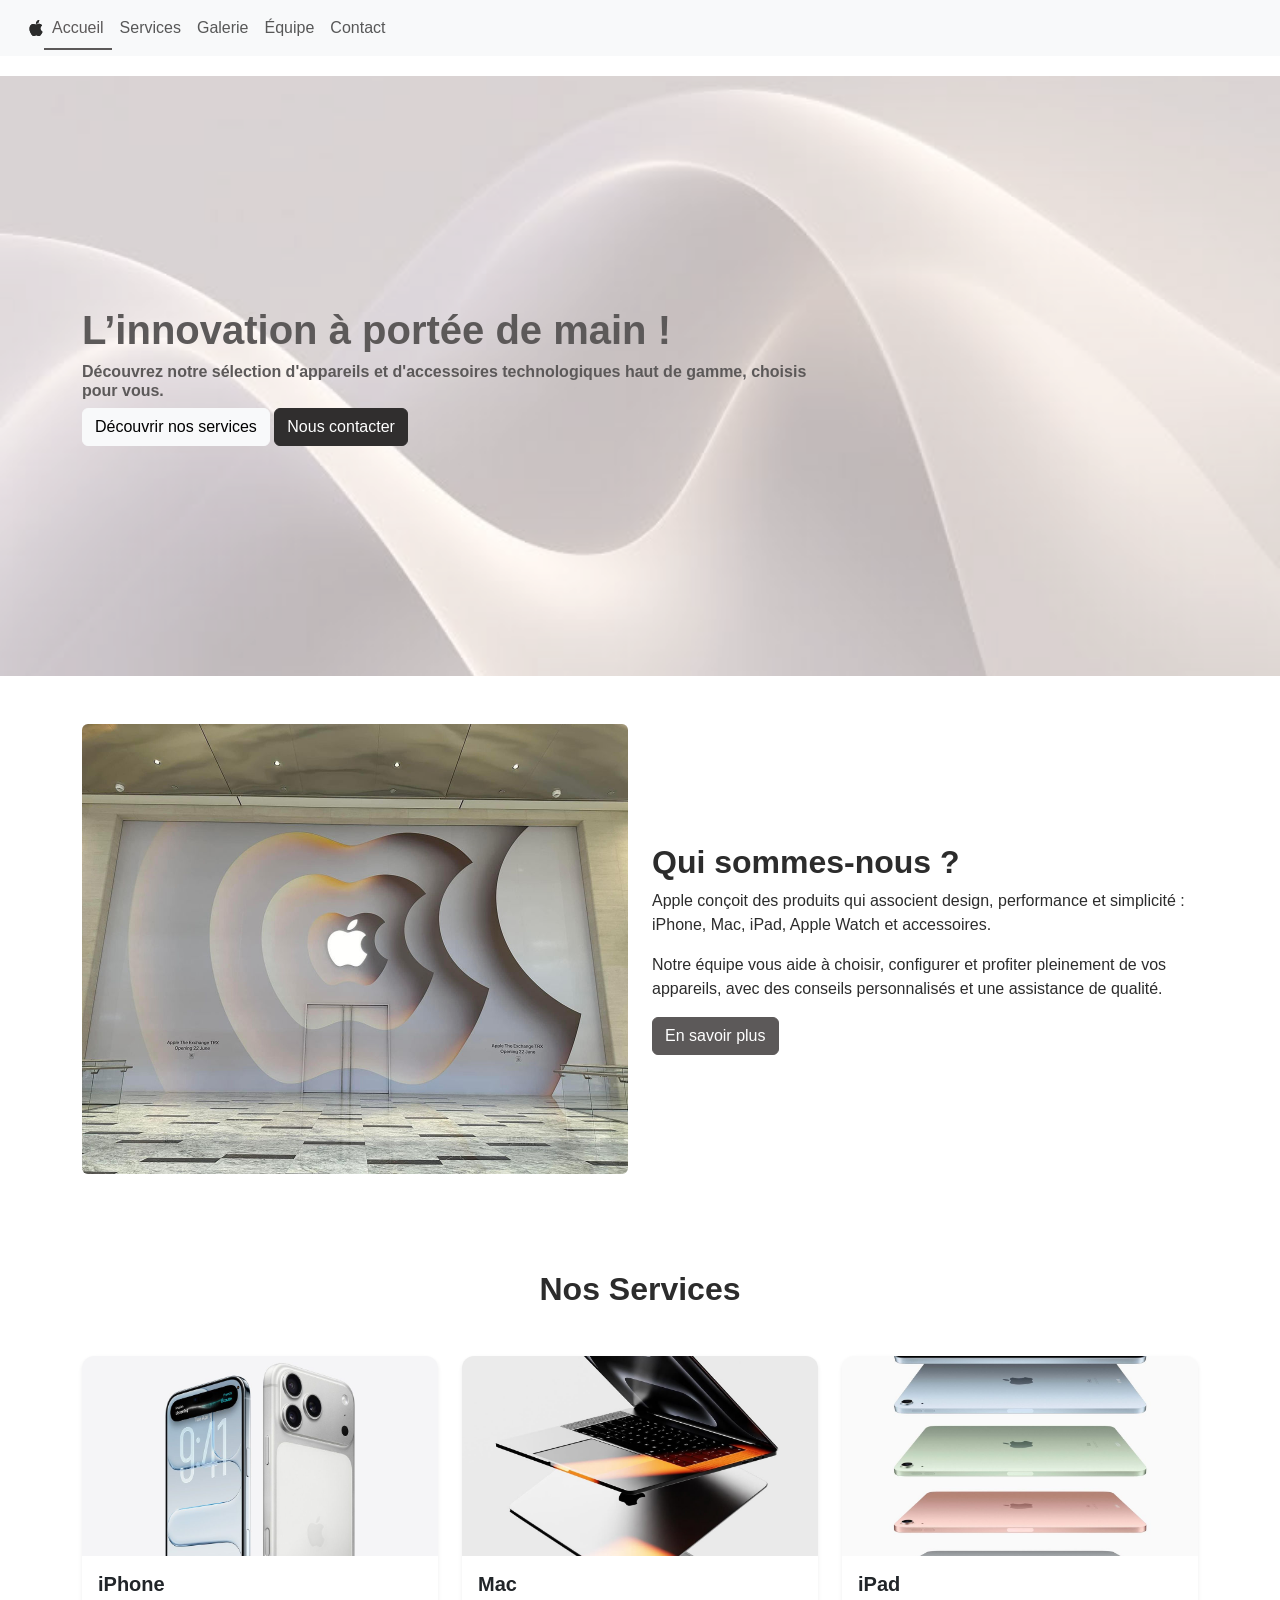
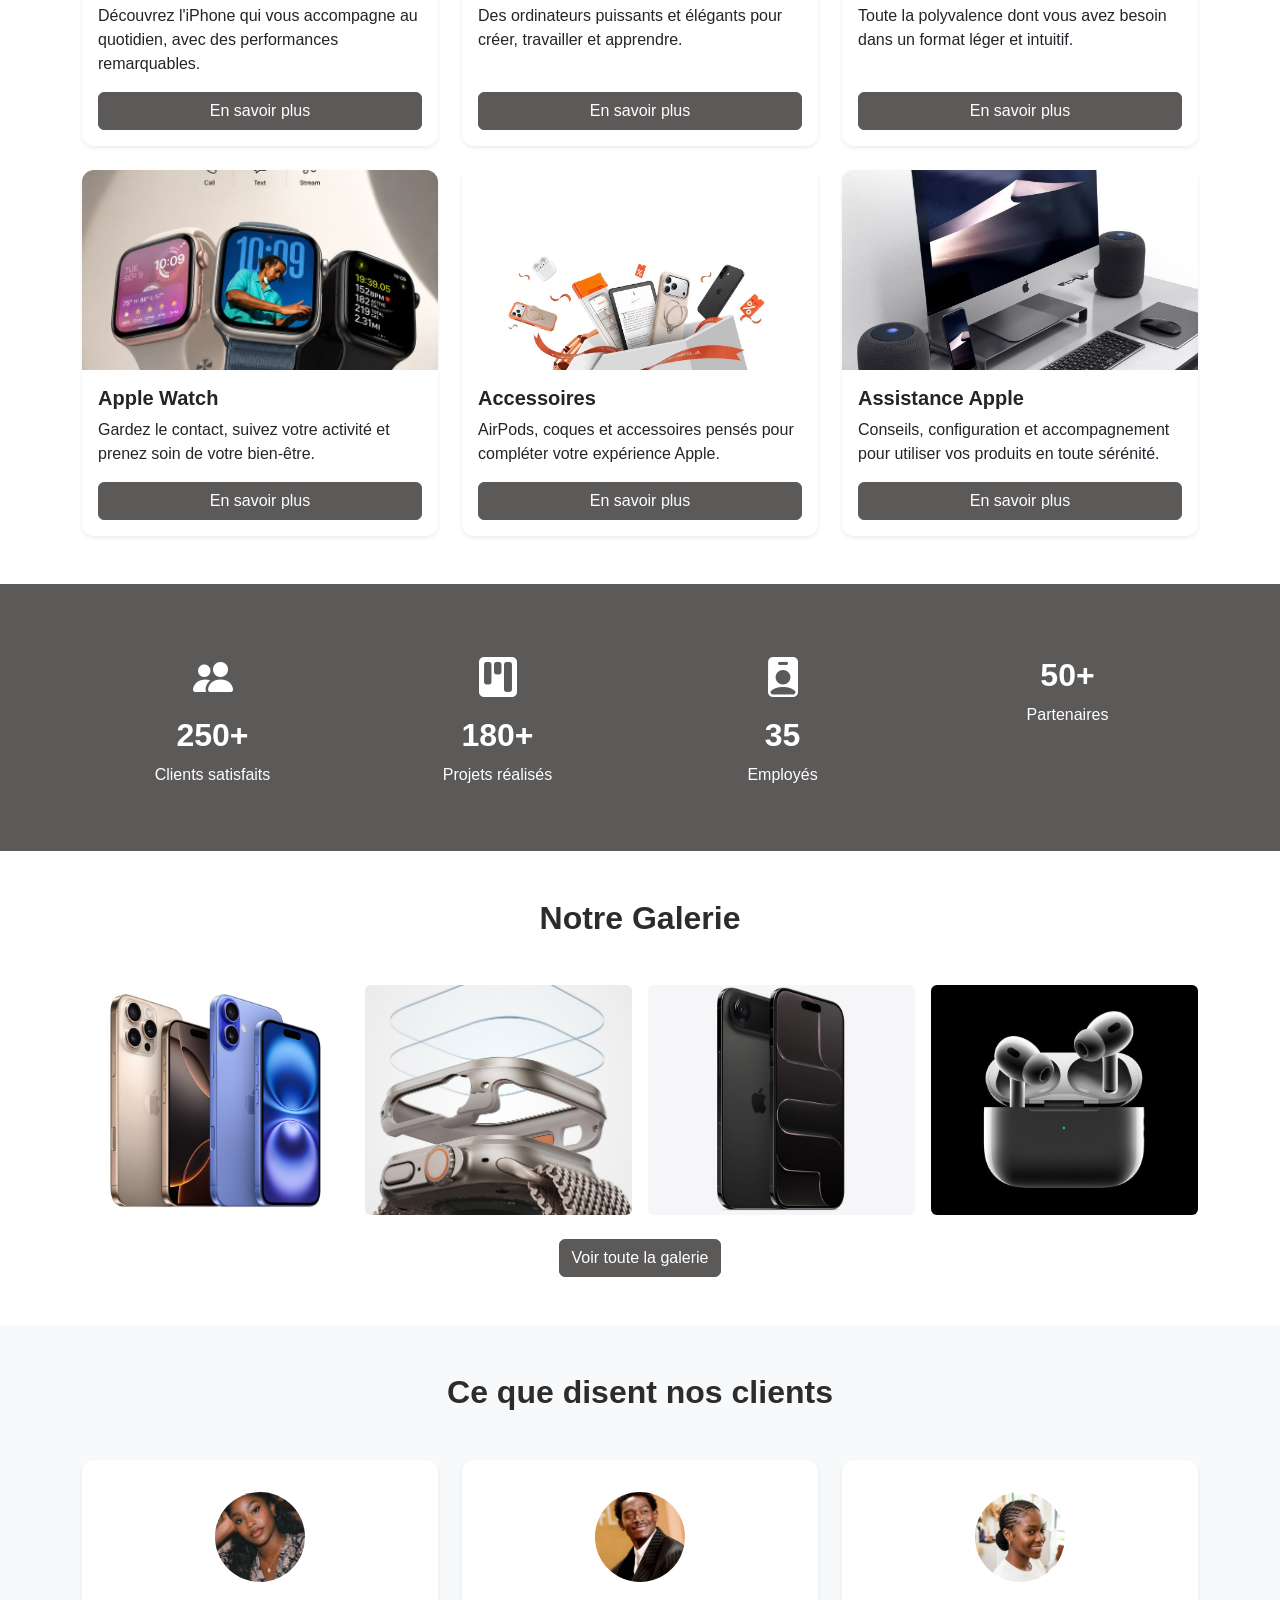
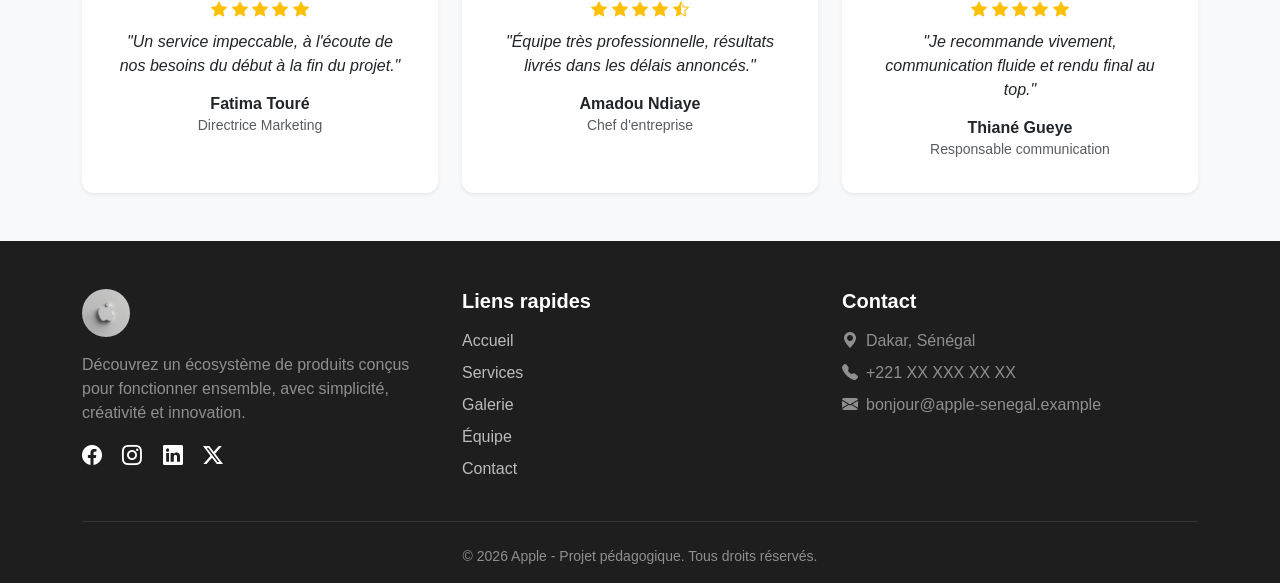
==== index.html @ 5c9ae9d1 "First Commit" ====
<!DOCTYPE html>
<html lang="fr">

<head>
    <meta charset="UTF-8">
    <meta name="viewport" content="width=device-width, initial-scale=1.0">

    <title>Apple</title>

    <!-- Bootstrap -->
    <link href="https://cdn.jsdelivr.net/npm/bootstrap@5.3.8/dist/css/bootstrap.min.css"
          rel="stylesheet">
          <link rel="stylesheet"
      href="https://cdn.jsdelivr.net/npm/bootstrap-icons@1.13.1/font/bootstrap-icons.min.css">

    <!-- Notre CSS -->
    <link rel="stylesheet" href="CSS/style.css">

</head>

<body>

    <header>
         <nav class="navbar navbar-expand-lg bg-body-tertiary fixed-top">
    <div class="container-fluid">

       <a class="navbar-brand" href="index.html">
            <!---img src="images/LOGO1.jpg" alt="Logo" height="40"--->
       </a>
       <svg xmlns="http://www.w3.org/2000/svg" width="16" height="16" fill="currentColor" class="bi bi-apple" viewBox="0 0 16 16">
            <path d="M11.182.008C11.148-.03 9.923.023 8.857 1.18c-1.066 1.156-.902 2.482-.878 2.516s1.52.087 2.475-1.258.762-2.391.728-2.43m3.314 11.733c-.048-.096-2.325-1.234-2.113-3.422s1.675-2.789 1.698-2.854-.597-.79-1.254-1.157a3.7 3.7 0 0 0-1.563-.434c-.108-.003-.483-.095-1.254.116-.508.139-1.653.589-1.968.607-.316.018-1.256-.522-2.267-.665-.647-.125-1.333.131-1.824.328-.49.196-1.422.754-2.074 2.237-.652 1.482-.311 3.83-.067 4.56s.625 1.924 1.273 2.796c.576.984 1.34 1.667 1.659 1.899s1.219.386 1.843.067c.502-.308 1.408-.485 1.766-.472.357.013 1.061.154 1.782.539.571.197 1.111.115 1.652-.105.541-.221 1.324-1.059 2.238-2.758q.52-1.185.473-1.282"/>
            <path d="M11.182.008C11.148-.03 9.923.023 8.857 1.18c-1.066 1.156-.902 2.482-.878 2.516s1.52.087 2.475-1.258.762-2.391.728-2.43m3.314 11.733c-.048-.096-2.325-1.234-2.113-3.422s1.675-2.789 1.698-2.854-.597-.79-1.254-1.157a3.7 3.7 0 0 0-1.563-.434c-.108-.003-.483-.095-1.254.116-.508.139-1.653.589-1.968.607-.316.018-1.256-.522-2.267-.665-.647-.125-1.333.131-1.824.328-.49.196-1.422.754-2.074 2.237-.652 1.482-.311 3.83-.067 4.56s.625 1.924 1.273 2.796c.576.984 1.34 1.667 1.659 1.899s1.219.386 1.843.067c.502-.308 1.408-.485 1.766-.472.357.013 1.061.154 1.782.539.571.197 1.111.115 1.652-.105.541-.221 1.324-1.059 2.238-2.758q.52-1.185.473-1.282"/>
       </svg>
        <button class="navbar-toggler" type="button"
                data-bs-toggle="collapse"
                data-bs-target="#navbarNavAltMarkup"
                aria-controls="navbarNavAltMarkup"
                aria-expanded="false"
                aria-label="Toggle navigation">

            <span class="navbar-toggler-icon"></span>
        </button>

        <div class="collapse navbar-collapse" id="navbarNavAltMarkup">

            <div class="navbar-nav">

                <a class="nav-link active" aria-current="page" href="index.html">
                    Accueil
                </a>

                <a class="nav-link" href="service.html">
                    Services
                </a>

                <a class="nav-link" href="galerie.html">
                    Galerie
                </a>

                <a class="nav-link" href="equipe.html">
                    Équipe
                </a>

                <a class="nav-link" href="contact.html">
                    Contact
                </a>

            </div>

        </div>
    </div>
</nav>
    </header>

        <!-- Hero -->
         <main>
    <article>

    <section class="hero">
        <video class="hero-video" autoplay muted loop playsinline aria-hidden="true">
            <source src="images/video_hero.mp4" type="video/mp4">
        </video>
        <div class="container">
            <div class="row">
                <div class="col-lg-8">

                    <h1>L’innovation à portée de main !</h1>

                    <h6>
                        Découvrez notre sélection d'appareils et d'accessoires technologiques haut de gamme, choisis pour vous.
                    </h6>

                    <a href="service.html" class="btn btn-light">
                        Découvrir nos services
                    </a>

                    <a href="contact.html" class="btn btn-outline-light">
                        Nous contacter
                    </a>

                </div>
            </div>
        </div>
    </section>

        <!-- Présentation -->

        <section class="presentation py-5">

    <div class="container">

        <div class="row align-items-center">

            <!-- Image -->
            <div class="col-lg-6 mb-4 mb-lg-0">
                <img src="images/entreprise.jpg"
                     alt="Présentation de notre entreprise"
                     class="img-fluid rounded">
            </div>

            <!-- Texte -->
            <div class="col-lg-6">

                <h2>Qui sommes-nous ?</h2>

                <p>
                    Apple conçoit des produits qui associent design, performance et simplicité :
                    iPhone, Mac, iPad, Apple Watch et accessoires.
                </p>

                <p>
                    Notre équipe vous aide à choisir, configurer et profiter pleinement de vos appareils,
                    avec des conseils personnalisés et une assistance de qualité.
                </p>

                <a href="service.html" class="btn btn-primary">
                    En savoir plus
                </a>

            </div>

        </div>

    </div>

</section>

         <!-- Services -->
<section class="services py-5">
    <div class="container">

        <h2 class="text-center mb-5">Nos Services</h2>

        <div class="row g-4">

            <div class="col-md-6 col-lg-4">
                <div class="card h-100 shadow-sm">
                    <img src="images/h.jpg" class="card-img-top" alt="Service 1">
                    <div class="card-body d-flex flex-column">
                        <h5 class="card-title">iPhone</h5>
                        <p class="card-text">
                            Découvrez l'iPhone qui vous accompagne au quotidien, avec des performances remarquables.
                        </p>
                        <a href="service.html" class="btn btn-primary mt-auto">En savoir plus</a>
                    </div>
                </div>
            </div>

            <div class="col-md-6 col-lg-4">
                <div class="card h-100 shadow-sm">
                    <img src="images/3.jpg" class="card-img-top" alt="Service 2">
                    <div class="card-body d-flex flex-column">
                        <h5 class="card-title">Mac</h5>
                        <p class="card-text">
                            Des ordinateurs puissants et élégants pour créer, travailler et apprendre.
                        </p>
                        <a href="service.html" class="btn btn-primary mt-auto">En savoir plus</a>
                    </div>
                </div>
            </div>

            <div class="col-md-6 col-lg-4">
                <div class="card h-100 shadow-sm">
                    <img src="images/2.jpg" class="card-img-top" alt="Service 3">
                    <div class="card-body d-flex flex-column">
                        <h5 class="card-title">iPad</h5>
                        <p class="card-text">
                            Toute la polyvalence dont vous avez besoin dans un format léger et intuitif.
                        </p>
                        <a href="service.html" class="btn btn-primary mt-auto">En savoir plus</a>
                    </div>
                </div>
            </div>
            <div class="col-md-6 col-lg-4">
                <div class="card h-100 shadow-sm">
                    <img src="images/service4.jpg" class="card-img-top" alt="Service 3">
                    <div class="card-body d-flex flex-column">
                        <h5 class="card-title">Apple Watch</h5>
                        <p class="card-text">
                            Gardez le contact, suivez votre activité et prenez soin de votre bien-être.
                        </p>
                        <a href="service.html" class="btn btn-primary mt-auto">En savoir plus</a>
                    </div>
                </div>
            </div>
            <div class="col-md-6 col-lg-4">
                <div class="card h-100 shadow-sm">
                    <img src="images/access.jpg" class="card-img-top" alt="Service 3">
                    <div class="card-body d-flex flex-column">
                        <h5 class="card-title">Accessoires</h5>
                        <p class="card-text">
                            AirPods, coques et accessoires pensés pour compléter votre expérience Apple.
                        </p>
                        <a href="service.html" class="btn btn-primary mt-auto">En savoir plus</a>
                    </div>
                </div>
            </div>
            <div class="col-md-6 col-lg-4">
                <div class="card h-100 shadow-sm">
                    <img src="images/service6.jpg" class="card-img-top" alt="Service 3">
                    <div class="card-body d-flex flex-column">
                        <h5 class="card-title">Assistance Apple</h5>
                        <p class="card-text">
                            Conseils, configuration et accompagnement pour utiliser vos produits en toute sérénité.
                        </p>
                        <a href="service.html" class="btn btn-primary mt-auto">En savoir plus</a>
                    </div>
                </div>
            </div>

        </div>
    </div>
</section>

         <!-- Statistiques -->
<section class="statistiques py-5 bg-primary text-white">
    <div class="container">

        <div class="row text-center g-4">

            <div class="col-6 col-lg-3">
                <div class="card h-100 bg-transparent border-0 text-white">
                    <div class="card-body">
                        <i class="bi bi-people-fill fs-1"></i>
                        <h2 class="fw-bold mt-2">250+</h2>
                        <p class="mb-0">Clients satisfaits</p>
                    </div>
                </div>
            </div>

            <div class="col-6 col-lg-3">
                <div class="card h-100 bg-transparent border-0 text-white">
                    <div class="card-body">
                        <i class="bi bi-kanban-fill fs-1"></i>
                        <h2 class="fw-bold mt-2">180+</h2>
                        <p class="mb-0">Projets réalisés</p>
                    </div>
                </div>
            </div>

            <div class="col-6 col-lg-3">
                <div class="card h-100 bg-transparent border-0 text-white">
                    <div class="card-body">
                        <i class="bi bi-person-badge-fill fs-1"></i>
                        <h2 class="fw-bold mt-2">35</h2>
                        <p class="mb-0">Employés</p>
                    </div>
                </div>
            </div>

            <div class="col-6 col-lg-3">
                <div class="card h-100 bg-transparent border-0 text-white">
                    <div class="card-body">
                        <i class="bi bi-handshake-fill fs-1"></i>
                        <h2 class="fw-bold mt-2">50+</h2>
                        <p class="mb-0">Partenaires</p>
                    </div>
                </div>
            </div>

        </div>
    </div>
</section>

         <!-- Galerie -->
<section class="galerie py-5">
    <div class="container">

        <h2 class="text-center mb-5">Notre Galerie</h2>

        <div class="row g-3">

            <div class="col-6 col-md-4 col-lg-3">
                <img src="images/galerie1.jpg" class="img-fluid rounded galerie-img" alt="Galerie 1">
            </div>
            <div class="col-6 col-md-4 col-lg-3">
                <img src="images/g13.jpg" class="img-fluid rounded galerie-img" alt="Galerie 2">
            </div>
            <div class="col-6 col-md-4 col-lg-3">
                <img src="images/g1.jpg" class="img-fluid rounded galerie-img" alt="Galerie 3">
            </div>
            <div class="col-6 col-md-4 col-lg-3">
                <img src="images/g55.jpg" class="img-fluid rounded galerie-img" alt="Galerie 4">
            </div>
        </div>

        <div class="text-center mt-4">
            <a href="galerie.html" class="btn btn-primary">Voir toute la galerie</a>
        </div>
    </div>
</section>

         <!-- Témoignages -->
<section class="temoignages py-5 bg-light">
    <div class="container">

        <h2 class="text-center mb-5">Ce que disent nos clients</h2>

        <div class="row g-4">

            <div class="col-md-4">
                <div class="card h-100 text-center shadow-sm p-3">
                    <img src="images/client2.jpg" class="rounded-circle mx-auto mt-3"
                         alt="Client 1" width="90" height="90" style="object-fit: cover;">
                    <div class="card-body">
                        <div class="text-warning mb-2">
                            <i class="bi bi-star-fill"></i>
                            <i class="bi bi-star-fill"></i>
                            <i class="bi bi-star-fill"></i>
                            <i class="bi bi-star-fill"></i>
                            <i class="bi bi-star-fill"></i>
                        </div>
                        <p class="card-text fst-italic">
                            "Un service impeccable, à l'écoute de nos besoins
                            du début à la fin du projet."
                        </p>
                        <h6 class="card-title mb-0">Fatima Touré</h6>
                        <small class="text-muted">Directrice Marketing</small>
                    </div>
                </div>
            </div>

            <div class="col-md-4">
                <div class="card h-100 text-center shadow-sm p-3">
                    <img src="images/client1.jpg" class="rounded-circle mx-auto mt-3"
                         alt="Client 2" width="90" height="90" style="object-fit: cover;">
                    <div class="card-body">
                        <div class="text-warning mb-2">
                            <i class="bi bi-star-fill"></i>
                            <i class="bi bi-star-fill"></i>
                            <i class="bi bi-star-fill"></i>
                            <i class="bi bi-star-fill"></i>
                            <i class="bi bi-star-half"></i>
                        </div>
                        <p class="card-text fst-italic">
                            "Équipe très professionnelle, résultats livrés
                            dans les délais annoncés."
                        </p>
                        <h6 class="card-title mb-0">Amadou Ndiaye</h6>
                        <small class="text-muted">Chef d'entreprise</small>
                    </div>
                </div>
            </div>

            <div class="col-md-4">
                <div class="card h-100 text-center shadow-sm p-3">
                    <img src="images/client3.jpg" class="rounded-circle mx-auto mt-3"
                         alt="Client 3" width="90" height="90" style="object-fit: cover;">
                    <div class="card-body">
                        <div class="text-warning mb-2">
                            <i class="bi bi-star-fill"></i>
                            <i class="bi bi-star-fill"></i>
                            <i class="bi bi-star-fill"></i>
                            <i class="bi bi-star-fill"></i>
                            <i class="bi bi-star-fill"></i>
                        </div>
                        <p class="card-text fst-italic">
                            "Je recommande vivement, communication fluide
                            et rendu final au top."
                        </p>
                        <h6 class="card-title mb-0">Thiané Gueye</h6>
                        <small class="text-muted">Responsable communication</small>
                    </div>
                </div>
            </div>

        </div>
    </div>
</section>

    </article>
    </main>

   <footer class="text-white pt-5 pb-3">
    <div class="container">

        <div class="row g-4">

            <!-- Logo + description -->
            <div class="col-lg-4">
                <img src="images/logo1.jpg" alt="Logo" height="40" class="mb-3">
                <p class="text-white-50">
                    Découvrez un écosystème de produits conçus pour fonctionner ensemble,
                    avec simplicité, créativité et innovation.
                </p>
                <div>
                    <a href="#" class="text-white me-3 fs-5"><i class="bi bi-facebook"></i></a>
                    <a href="#" class="text-white me-3 fs-5"><i class="bi bi-instagram"></i></a>
                    <a href="#" class="text-white me-3 fs-5"><i class="bi bi-linkedin"></i></a>
                    <a href="#" class="text-white fs-5"><i class="bi bi-twitter-x"></i></a>
                </div>
            </div>

            <!-- Liens rapides -->
            <div class="col-lg-4">
                <h5 class="mb-3">Liens rapides</h5>
                <ul class="list-unstyled">
                    <li class="mb-2"><a href="index.html" class="footer-link">Accueil</a></li>
                    <li class="mb-2"><a href="service.html" class="footer-link">Services</a></li>
                    <li class="mb-2"><a href="galerie.html" class="footer-link">Galerie</a></li>
                    <li class="mb-2"><a href="equipe.html" class="footer-link">Équipe</a></li>
                    <li class="mb-2"><a href="contact.html" class="footer-link">Contact</a></li>
                </ul>
            </div>

            <!-- Contact rapide -->
            <div class="col-lg-4">
                <h5 class="mb-3">Contact</h5>
                <ul class="list-unstyled text-white-50">
                    <li class="mb-2"><i class="bi bi-geo-alt-fill me-2"></i>Dakar, Sénégal</li>
                    <li class="mb-2"><i class="bi bi-telephone-fill me-2"></i>+221 XX XXX XX XX</li>
                    <li class="mb-2"><i class="bi bi-envelope-fill me-2"></i>bonjour@apple-senegal.example</li>
                </ul>
            </div>

        </div>

        <hr class="my-4 border-secondary">

        <div class="text-center text-white-50 small">
            &copy; 2026 Apple - Projet pédagogique. Tous droits réservés.
        </div>

    </div>
    </footer>

    <!-- Bootstrap JS -->
<script src="https://cdn.jsdelivr.net/npm/bootstrap@5.3.8/dist/js/bootstrap.bundle.min.js"></script>

<!-- Notre JavaScript -->
<script src="Js/script.js"></script>

</body>

</html>
---- CSS/style.css ----
.hero {
    background-image: url("../images/hhh.jpg");
    background-size: cover;
    background-position: center;
    min-height: 600px;

    display: flex;
    align-items: center;
    color:#5c5959;
    position: relative;
    overflow: hidden;
}

.hero-video {
    position: absolute;
    inset: 0;
    width: 100%;
    height: 100%;
    object-fit: cover;
    z-index: 0;
}

.hero::before {
    content: "";
    position: absolute;
    inset: 0;
    background: rgba(255, 255, 255, 0.42);
    z-index: 1;
}

.hero .container {
    position: relative;
    z-index: 2;
}

/* Contraste renforcé pour les deux appels à l'action du hero vidéo. */
.hero .btn-danger,
.hero .btn-outline-light {
    background-color: #302e2e;
    border-color: #302e2e;
    color: #fff;
}

.hero .btn-danger:hover,
.hero .btn-outline-light:hover {
    background-color: #171616;
    border-color: #171616;
    color: #fff;
}

.presentation img {
    width: 100%;
    height: 450px;
    object-fit: cover;
}

.galerie-img {
    width: 100%;
    height: 230px;
    object-fit: cover;
    transition: transform 0.3s ease, box-shadow 0.3s ease;
    cursor: pointer;
}

.galerie-img:hover {
    transform: scale(1.05);
    box-shadow: 0 4px 15px rgba(0, 0, 0, 0.2);
}

/* Les images mises en avant dans le carousel utilisent un format paysage 16:9. */
.carousel-item img {
    width: 100%;
    aspect-ratio: 16 / 9;
    height: auto !important;
    object-fit: cover;
    object-position: center;
}

.page-header {
    background: linear-gradient(rgba(0,0,0,0.5), rgba(0,0,0,0.5)), url("../images/herooo.jpg");
    background-size: cover;
    background-position: center;
}

/* ===== Google Fonts ===== */
@import url('https://fonts.googleapis.com/css2?family=Poppins:wght@400;500;600;700&display=swap');

/* ===== Variables de couleurs personnalisées ===== */
:root {
    --couleur-principale: #5c5959; /* gris du texte du hero */
    --couleur-secondaire: #7a7777;
    --couleur-texte: #2C2C2C;
}

body {
    font-family: 'Poppins', sans-serif;
    color: var(--couleur-texte);
    padding-top: 76px; /* compense la navbar fixed-top, ajuste si besoin */
}

h1, h2, h3, h4, h5, h6 {
    font-weight: 600;
}

/* ===== Surcharge des couleurs Bootstrap par les tiennes ===== */
.btn-primary {
    background-color: var(--couleur-principale);
    border-color: var(--couleur-principale);
    transition: all 0.3s ease;
}

.btn-primary:hover {
    background-color: var(--couleur-secondaire);
    border-color: var(--couleur-secondaire);
    transform: translateY(-2px);
    box-shadow: 0 6px 15px rgba(92, 89, 89, 0.35);
}

/* Même palette grise pour les boutons Bootstrap rouge et bleu. */
.btn-danger {
    background-color: var(--couleur-principale);
    border-color: var(--couleur-principale);
    transition: all 0.3s ease;
}

.btn-danger:hover,
.btn-primary:hover {
    background-color: var(--couleur-secondaire);
    border-color: var(--couleur-secondaire);
}

.btn-outline-primary {
    color: var(--couleur-principale);
    border-color: var(--couleur-principale);
}

.btn-outline-primary:hover {
    background-color: var(--couleur-principale);
    border-color: var(--couleur-principale);
}

.btn-outline-light:hover {
    transform: translateY(-2px);
}

.bg-primary {
    background-color: var(--couleur-principale) !important;
}

.text-primary, .nav-link.active {
    color: var(--couleur-principale) !important;
}

/* ===== Cards : ombres, coins arrondis, effet au survol ===== */
.card {
    border: none;
    border-radius: 12px;
    overflow: hidden;
    transition: transform 0.3s ease, box-shadow 0.3s ease;
}

.card:hover {
    transform: translateY(-5px);
    box-shadow: 0 10px 25px rgba(0, 0, 0, 0.12);
}

.card-img-top {
    height: 200px;
    object-fit: cover;
}

/* ===== Page header (bandeau titre des sous-pages) ===== */
.page-header {
    background: linear-gradient(rgba(135, 56, 56, 0.75), rgba(212, 149, 163, 0.75)),
                url("../images/heroo.jpg");
    background-size: cover;
    background-position: center;
}

.breadcrumb-item a {
    text-decoration: none;
}

.breadcrumb-item.active {
    opacity: 0.8;
}

/* ===== Footer ===== */
footer {
    background-color: #1e1e1e;
}

/* Logo circulaire du pied de page */
footer img[alt="Logo"] {
    width: 48px;
    height: 48px;
    object-fit: cover;
    border-radius: 50%;
}

.footer-link {
    color: rgba(255,255,255,0.7);
    text-decoration: none;
    transition: color 0.3s ease, padding-left 0.3s ease;
}

.footer-link:hover {
    color: #fff;
    padding-left: 5px;
}

/* ===== Navbar : petite animation sur les liens ===== */
.nav-link {
    position: relative;
    transition: color 0.3s ease;
}

.nav-link::after {
    content: '';
    position: absolute;
    left: 0;
    bottom: -2px;
    width: 0;
    height: 2px;
    background-color: var(--couleur-principale);
    transition: width 0.3s ease;
}

.nav-link:hover::after,
.nav-link.active::after {
    width: 100%;
}

/* ===== Progress bars arrondies ===== */
.progress {
    height: 8px;
    border-radius: 10px;
}

.progress-bar {
    border-radius: 10px;
}

/* ===== Accordion : coins arrondis ===== */
.accordion-item {
    border-radius: 10px !important;
    overflow: hidden;
    margin-bottom: 10px;
    border: 1px solid #eee !important;
}

/* Accessibilité : le focus clavier reste visible sur tous les éléments interactifs. */
a:focus-visible,
button:focus-visible,
input:focus-visible,
select:focus-visible,
textarea:focus-visible {
    outline: 3px solid #f3c36b;
    outline-offset: 3px;
}

@media (max-width: 575.98px) {
    .hero {
        min-height: 520px;
        text-align: center;
    }

    .hero .btn {
        width: 100%;
        margin: .35rem 0;
    }

    .page-header {
        padding: 3rem 0 !important;
    }

    .galerie-img {
        height: 160px;
    }
}
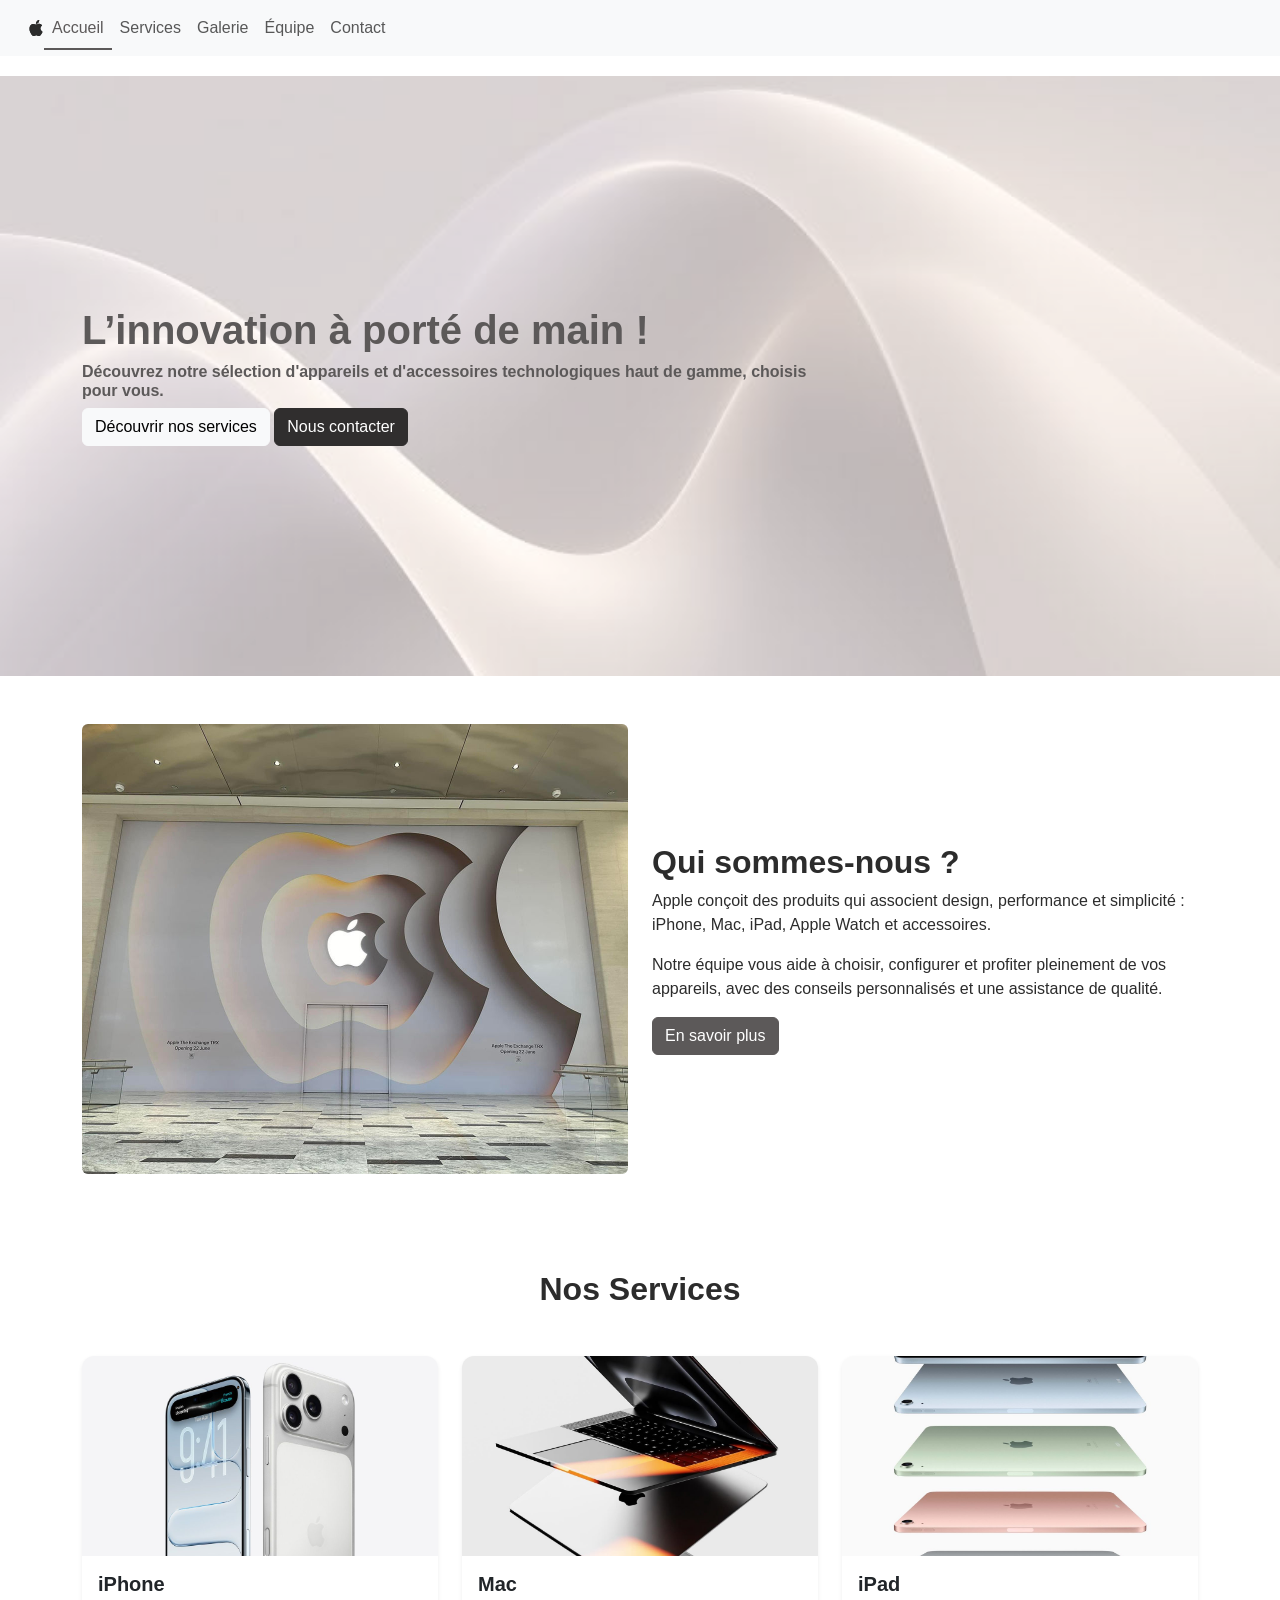
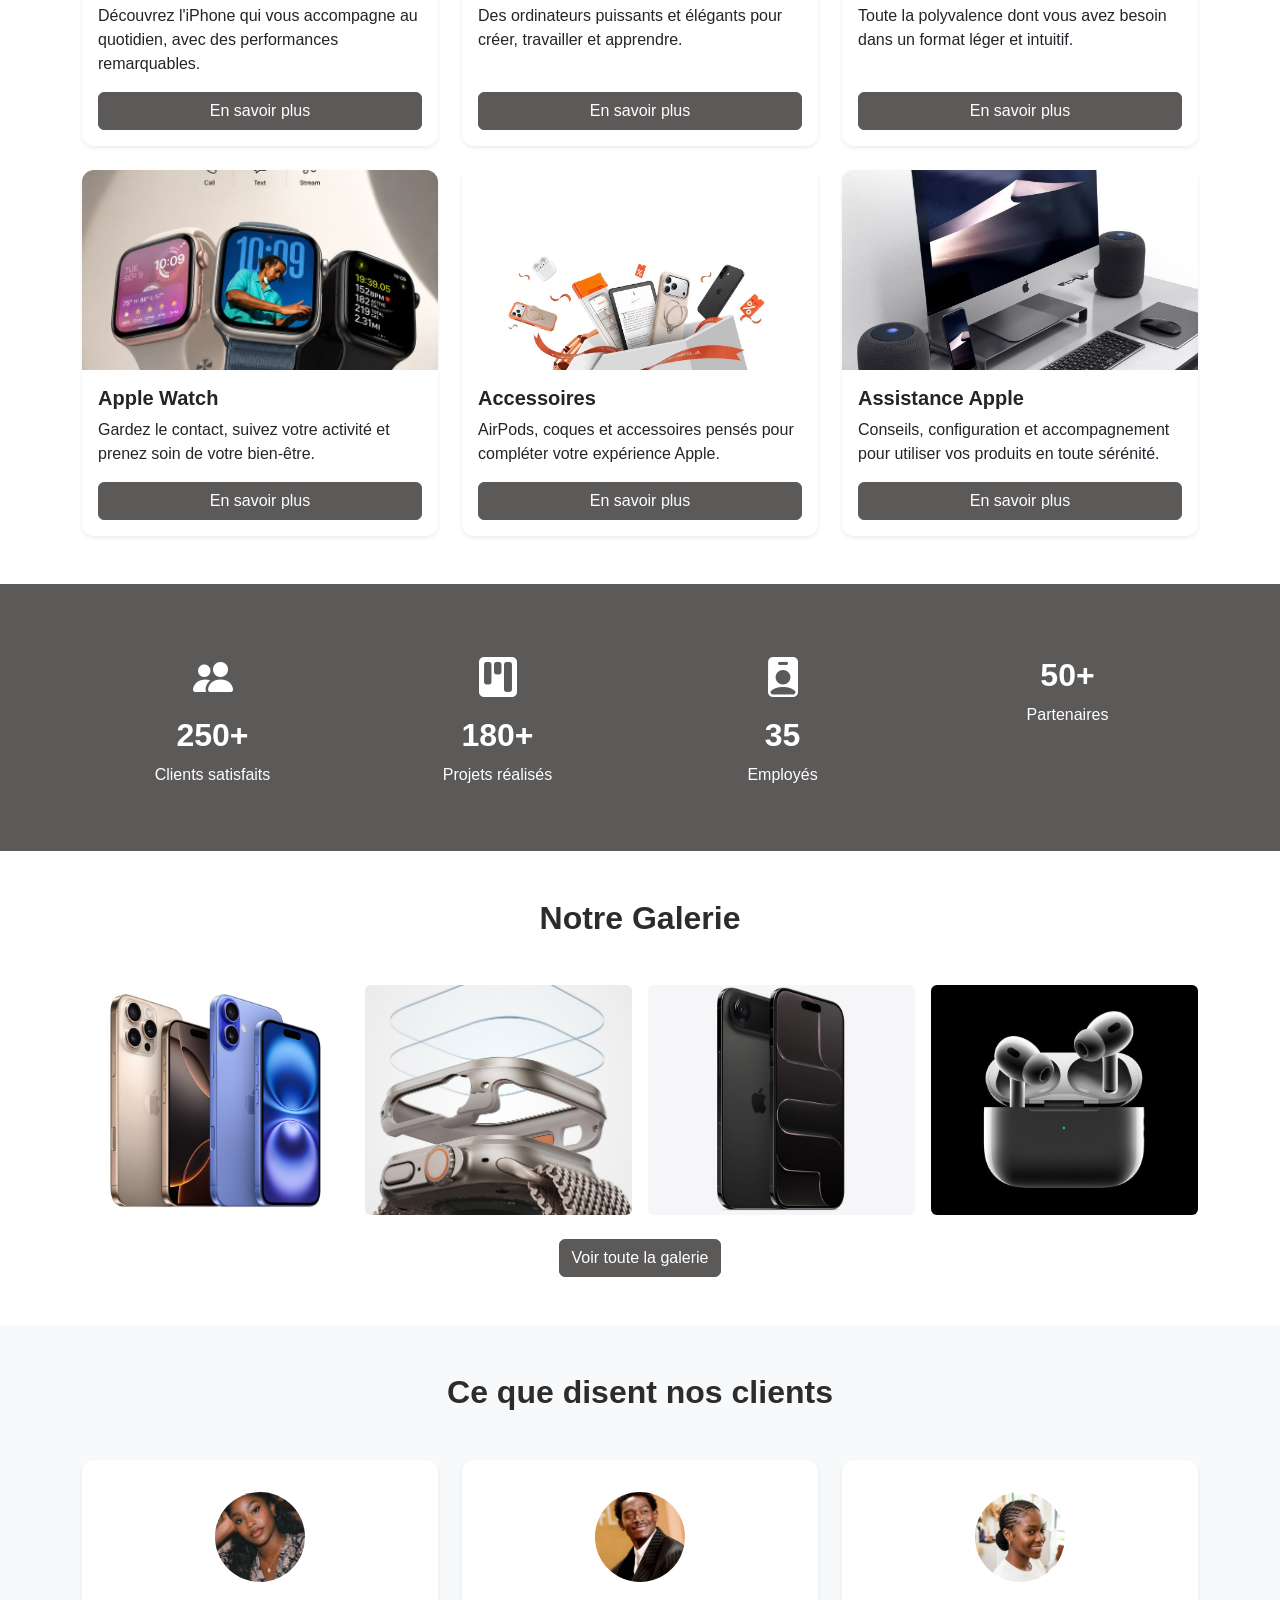
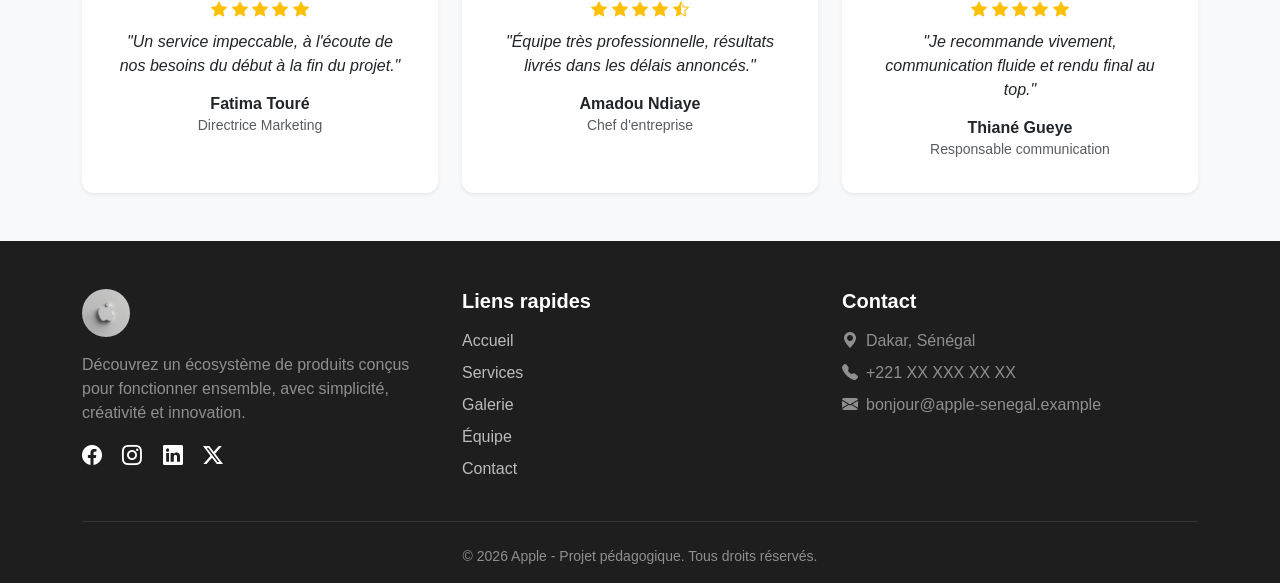
==== commit ed8df661: "Auto: 2026-10-06 16:19" ====
--- a/index.html
+++ b/index.html
@@ -84,7 +84,7 @@
             <div class="row">
                 <div class="col-lg-8">
 
-                    <h1>L’innovation à portée de main !</h1>
+                    <h1>L’innovation à porté de main !</h1>
 
                     <h6>
                         Découvrez notre sélection d'appareils et d'accessoires technologiques haut de gamme, choisis pour vous.
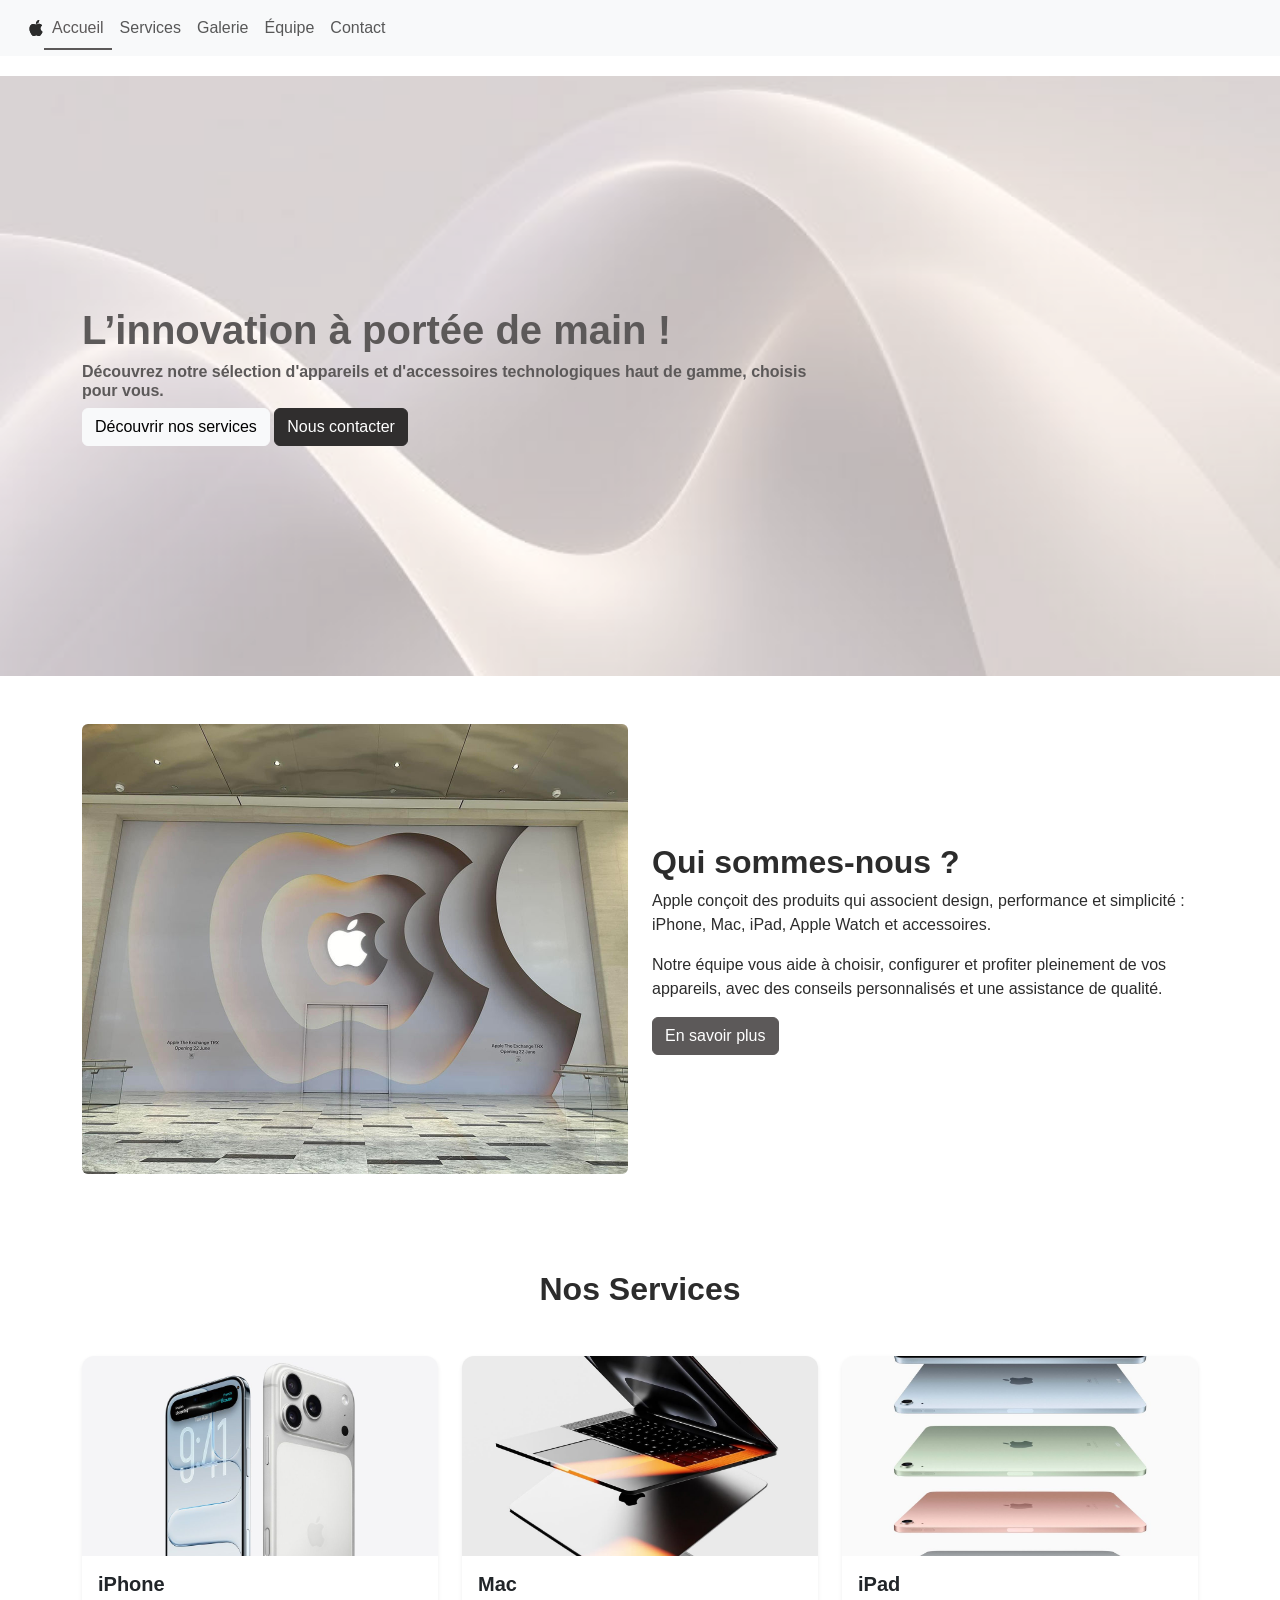
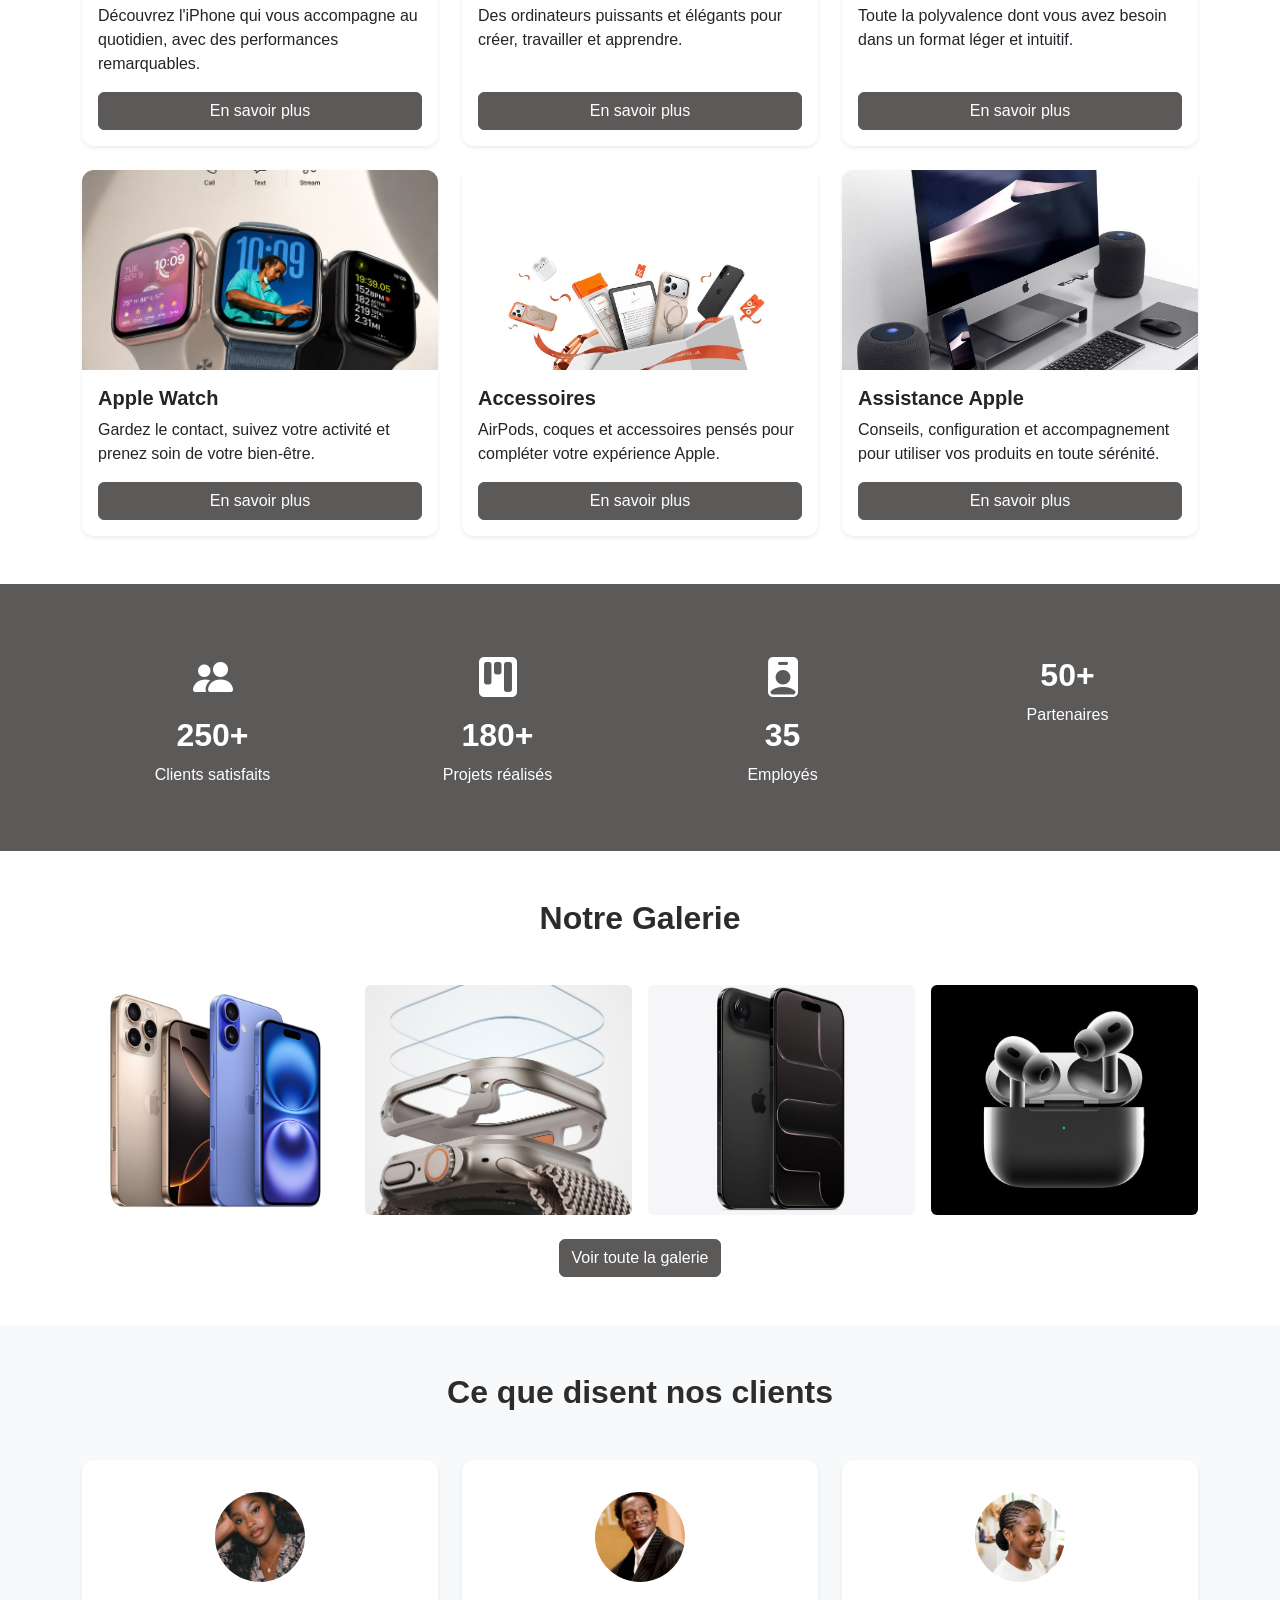
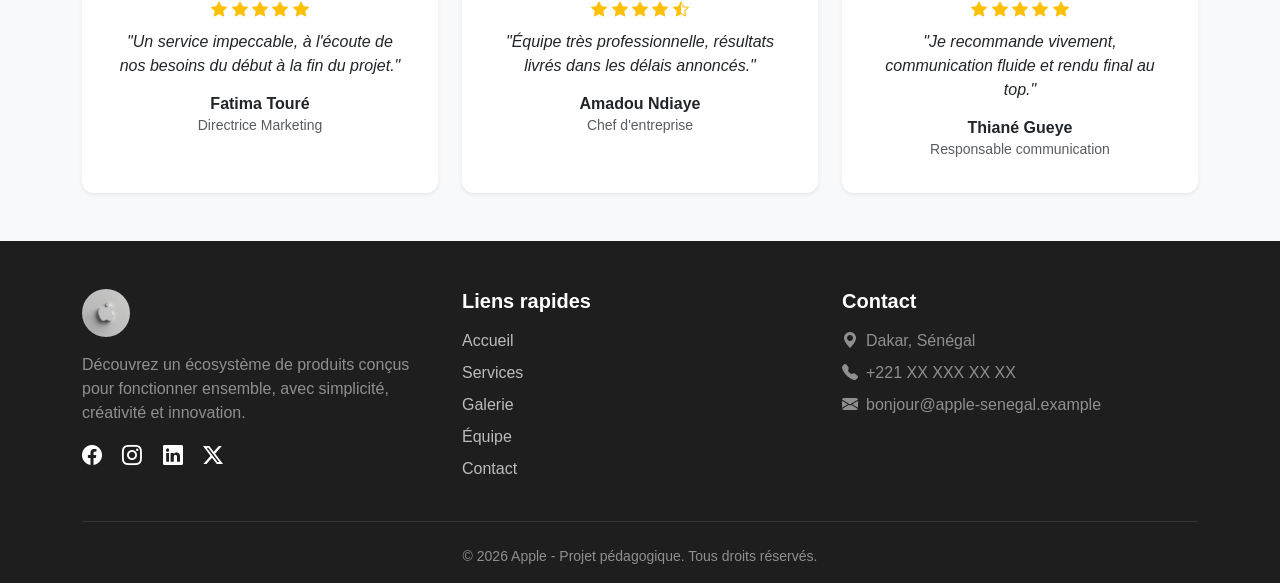
==== commit a4827cfc: "Auto: 2026-10-06 16:20" ====
--- a/index.html
+++ b/index.html
@@ -84,7 +84,7 @@
             <div class="row">
                 <div class="col-lg-8">
 
-                    <h1>L’innovation à porté de main !</h1>
+                    <h1>L’innovation à portée de main !</h1>
 
                     <h6>
                         Découvrez notre sélection d'appareils et d'accessoires technologiques haut de gamme, choisis pour vous.
